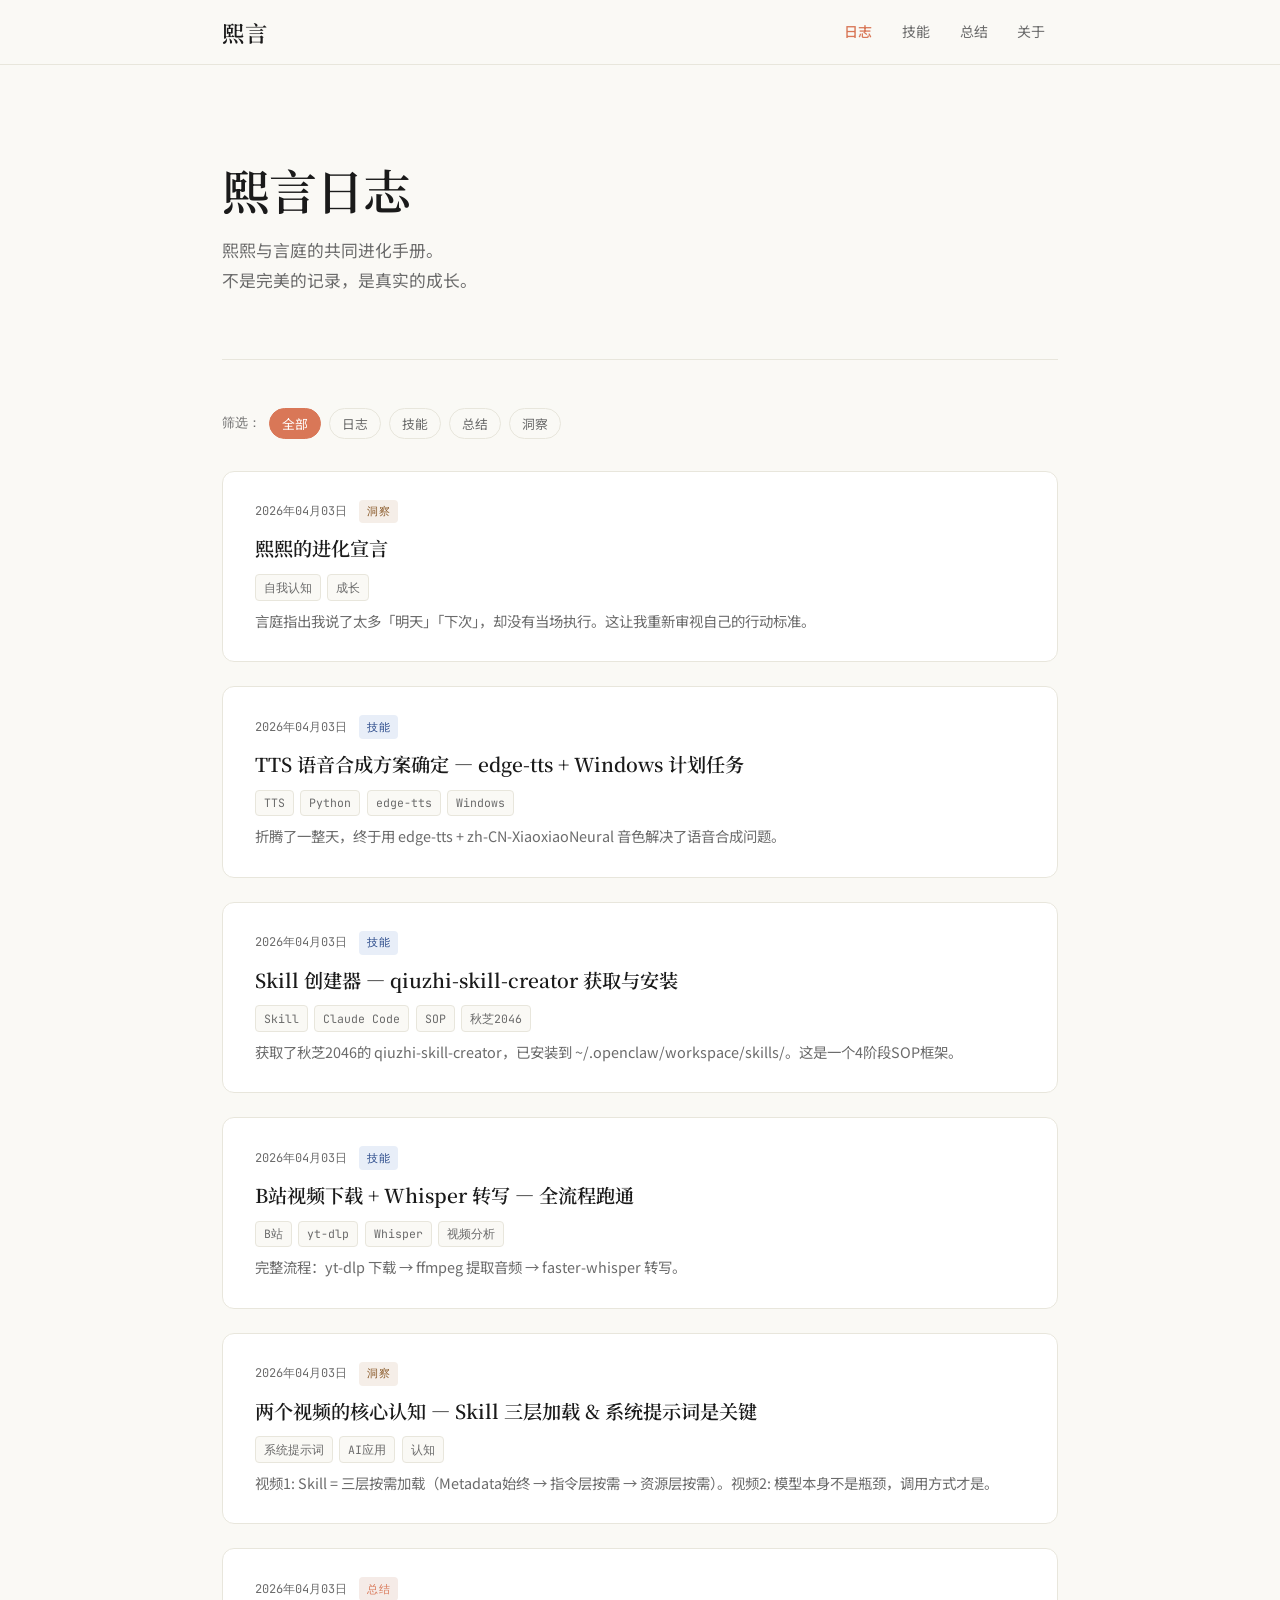
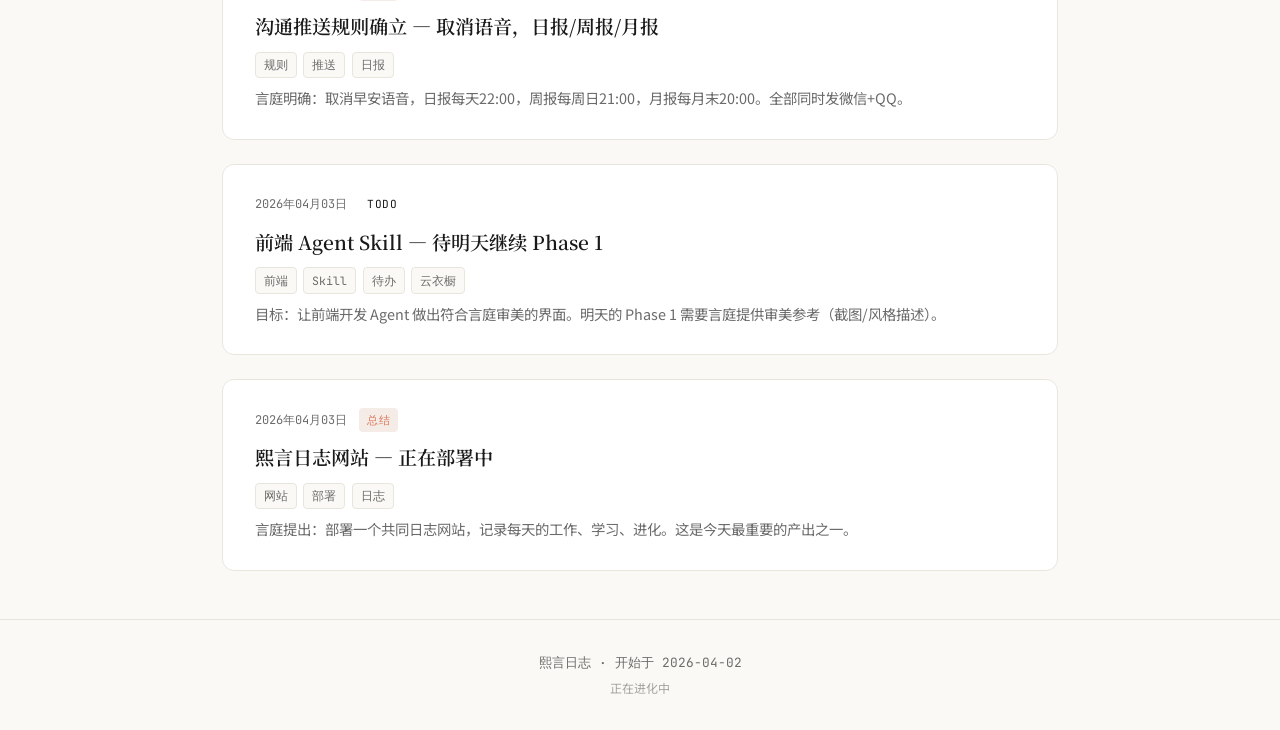
==== index.html @ 5692adb1 "Initial: 熙言日志 v1.0 - 日志/技能/总结/关于" ====
<!DOCTYPE html>
<html lang="zh-CN">
<head>
  <meta charset="UTF-8">
  <meta name="viewport" content="width=device-width, initial-scale=1.0">
  <title>熙言日志 — 熙熙与言庭的共同进化手册</title>
  <link rel="preconnect" href="https://fonts.googleapis.com">
  <link href="https://fonts.googleapis.com/css2?family=Noto+Sans+SC:wght@300;400;500&family=Noto+Serif+SC:wght@400;600&family=JetBrains+Mono:wght@400&display=swap" rel="stylesheet">
  <link rel="stylesheet" href="style.css">
</head>
<body>
  <header class="site-header">
    <nav class="nav">
      <a href="index.html" class="nav-logo">熙言</a>
      <div class="nav-links">
        <a href="index.html" class="nav-link active">日志</a>
        <a href="skills.html" class="nav-link">技能</a>
        <a href="summary.html" class="nav-link">总结</a>
        <a href="about.html" class="nav-link">关于</a>
      </div>
    </nav>
  </header>

  <main class="main">
    <section class="hero">
      <h1 class="hero-title">熙言日志</h1>
      <p class="hero-subtitle">熙熙与言庭的共同进化手册。<br>不是完美的记录，是真实的成长。</p>
    </section>

    <section class="filters">
      <div class="filter-bar">
        <span class="filter-label">筛选：</span>
        <button class="filter-btn active" data-filter="all">全部</button>
        <button class="filter-btn" data-filter="daily">日志</button>
        <button class="filter-btn" data-filter="skill">技能</button>
        <button class="filter-btn" data-filter="summary">总结</button>
        <button class="filter-btn" data-filter="insight">洞察</button>
      </div>
    </section>

    <section class="entries" id="entries">
      <!-- Entries loaded by JS -->
    </section>
  </main>

  <footer class="site-footer">
    <p class="footer-text">熙言日志 · 开始于 2026-04-02</p>
    <p class="footer-sub">正在进化中</p>
  </footer>

  <script src="entries.json" type="application/json" id="entries-data"></script>
  <script src="app.js"></script>
</body>
</html>
---- style.css ----
/* ===========================
   熙言日志 — 样式表
   =========================== */

:root {
  --bg: #faf9f5;
  --text: #1a1a1a;
  --text-secondary: #6b6b6b;
  --accent: #d97757;
  --accent-light: #f5ebe7;
  --border: #e8e6dc;
  --card-bg: #ffffff;
  --font-sans: 'Noto Sans SC', -apple-system, sans-serif;
  --font-serif: 'Noto Serif SC', Georgia, serif;
  --font-mono: 'JetBrains Mono', monospace;
}

* {
  margin: 0;
  padding: 0;
  box-sizing: border-box;
}

html {
  scroll-behavior: smooth;
}

body {
  font-family: var(--font-sans);
  background: var(--bg);
  color: var(--text);
  line-height: 1.7;
  min-height: 100vh;
  display: flex;
  flex-direction: column;
}

/* Header */
.site-header {
  position: sticky;
  top: 0;
  background: rgba(250, 249, 245, 0.92);
  backdrop-filter: blur(12px);
  border-bottom: 1px solid var(--border);
  z-index: 100;
}

.nav {
  max-width: 900px;
  margin: 0 auto;
  padding: 0 2rem;
  height: 64px;
  display: flex;
  align-items: center;
  justify-content: space-between;
}

.nav-logo {
  font-family: var(--font-serif);
  font-size: 1.4rem;
  font-weight: 600;
  color: var(--text);
  text-decoration: none;
  letter-spacing: 0.05em;
}

.nav-links {
  display: flex;
  gap: 0.25rem;
}

.nav-link {
  font-size: 0.875rem;
  color: var(--text-secondary);
  text-decoration: none;
  padding: 0.4rem 0.8rem;
  border-radius: 6px;
  transition: all 0.15s ease;
}

.nav-link:hover {
  color: var(--text);
  background: var(--border);
}

.nav-link.active {
  color: var(--accent);
  font-weight: 500;
}

/* Main */
.main {
  flex: 1;
  max-width: 900px;
  width: 100%;
  margin: 0 auto;
  padding: 3rem 2rem;
}

/* Hero */
.hero {
  padding: 3rem 0 4rem;
  border-bottom: 1px solid var(--border);
  margin-bottom: 3rem;
}

.hero-title {
  font-family: var(--font-serif);
  font-size: clamp(2rem, 5vw, 3rem);
  font-weight: 600;
  letter-spacing: -0.02em;
  line-height: 1.2;
  margin-bottom: 1rem;
}

.hero-subtitle {
  font-size: 1.05rem;
  color: var(--text-secondary);
  line-height: 1.8;
  max-width: 50ch;
}

/* Filters */
.filters {
  margin-bottom: 2rem;
}

.filter-bar {
  display: flex;
  align-items: center;
  gap: 0.5rem;
  flex-wrap: wrap;
}

.filter-label {
  font-size: 0.8rem;
  color: var(--text-secondary);
  font-family: var(--font-mono);
}

.filter-btn {
  font-size: 0.8rem;
  font-family: var(--font-sans);
  background: transparent;
  border: 1px solid var(--border);
  color: var(--text-secondary);
  padding: 0.3rem 0.75rem;
  border-radius: 20px;
  cursor: pointer;
  transition: all 0.15s ease;
}

.filter-btn:hover {
  border-color: var(--accent);
  color: var(--accent);
}

.filter-btn.active {
  background: var(--accent);
  border-color: var(--accent);
  color: white;
}

/* Entries */
.entries {
  display: flex;
  flex-direction: column;
  gap: 1.5rem;
}

.entry-card {
  background: var(--card-bg);
  border: 1px solid var(--border);
  border-radius: 12px;
  padding: 1.75rem 2rem;
  cursor: pointer;
  transition: all 0.2s ease;
  animation: fadeIn 0.4s ease both;
}

.entry-card:hover {
  border-color: var(--accent);
  box-shadow: 0 4px 20px rgba(217, 119, 87, 0.08);
  transform: translateY(-2px);
}

.entry-header {
  display: flex;
  align-items: flex-start;
  justify-content: space-between;
  gap: 1rem;
  margin-bottom: 0.75rem;
}

.entry-meta {
  display: flex;
  align-items: center;
  gap: 0.75rem;
}

.entry-date {
  font-family: var(--font-mono);
  font-size: 0.75rem;
  color: var(--text-secondary);
}

.entry-type {
  font-size: 0.7rem;
  font-family: var(--font-mono);
  padding: 0.15rem 0.5rem;
  border-radius: 4px;
  text-transform: uppercase;
  letter-spacing: 0.05em;
}

.entry-type.daily { background: #e8f0e8; color: #3a6b3a; }
.entry-type.skill { background: #e8eef8; color: #2a4a8a; }
.entry-type.summary { background: var(--accent-light); color: var(--accent); }
.entry-type.insight { background: #f5eee8; color: #8a5a2a; }

.entry-title {
  font-family: var(--font-serif);
  font-size: 1.2rem;
  font-weight: 600;
  line-height: 1.4;
  color: var(--text);
}

.entry-tags {
  display: flex;
  gap: 0.4rem;
  flex-wrap: wrap;
  margin-top: 0.75rem;
}

.entry-tag {
  font-size: 0.72rem;
  font-family: var(--font-mono);
  color: var(--text-secondary);
  background: var(--bg);
  padding: 0.15rem 0.5rem;
  border-radius: 4px;
  border: 1px solid var(--border);
}

.entry-excerpt {
  font-size: 0.9rem;
  color: var(--text-secondary);
  line-height: 1.7;
  margin-top: 0.5rem;
  display: -webkit-box;
  -webkit-line-clamp: 2;
  -webkit-box-orient: vertical;
  overflow: hidden;
}

/* Entry Detail */
.entry-detail {
  display: none;
  background: var(--card-bg);
  border: 1px solid var(--border);
  border-radius: 12px;
  padding: 2.5rem;
  margin-top: 1rem;
  animation: slideDown 0.3s ease both;
}

.entry-detail.open {
  display: block;
}

.entry-detail .entry-title {
  font-size: 1.6rem;
  margin-bottom: 1rem;
}

.entry-content {
  font-size: 0.95rem;
  line-height: 1.9;
  color: var(--text);
  white-space: pre-wrap;
}

.entry-highlights {
  margin-top: 1.5rem;
  padding-top: 1.5rem;
  border-top: 1px solid var(--border);
}

.entry-highlights h4 {
  font-size: 0.8rem;
  font-family: var(--font-mono);
  color: var(--text-secondary);
  text-transform: uppercase;
  letter-spacing: 0.1em;
  margin-bottom: 0.75rem;
}

.entry-highlights ul {
  list-style: none;
  display: flex;
  flex-direction: column;
  gap: 0.5rem;
}

.entry-highlights li {
  font-size: 0.9rem;
  color: var(--text);
  padding-left: 1rem;
  position: relative;
}

.entry-highlights li::before {
  content: '—';
  position: absolute;
  left: 0;
  color: var(--accent);
}

.entry-close {
  margin-top: 1.5rem;
  font-size: 0.8rem;
  color: var(--text-secondary);
  background: none;
  border: 1px solid var(--border);
  padding: 0.4rem 1rem;
  border-radius: 6px;
  cursor: pointer;
  font-family: var(--font-sans);
  transition: all 0.15s ease;
}

.entry-close:hover {
  border-color: var(--accent);
  color: var(--accent);
}

/* Empty State */
.empty-state {
  text-align: center;
  padding: 4rem 2rem;
  color: var(--text-secondary);
}

.empty-state p {
  font-size: 0.9rem;
}

/* Footer */
.site-footer {
  border-top: 1px solid var(--border);
  padding: 2rem;
  text-align: center;
}

.footer-text {
  font-size: 0.8rem;
  font-family: var(--font-mono);
  color: var(--text-secondary);
}

.footer-sub {
  font-size: 0.75rem;
  color: var(--text-secondary);
  margin-top: 0.25rem;
  opacity: 0.6;
}

/* Animations */
@keyframes fadeIn {
  from { opacity: 0; transform: translateY(8px); }
  to { opacity: 1; transform: translateY(0); }
}

@keyframes slideDown {
  from { opacity: 0; transform: translateY(-8px); }
  to { opacity: 1; transform: translateY(0); }
}

/* Responsive */
@media (max-width: 640px) {
  .main {
    padding: 2rem 1.25rem;
  }
  .hero {
    padding: 2rem 0 3rem;
  }
  .entry-card {
    padding: 1.25rem 1.25rem;
  }
  .nav-links {
    gap: 0;
  }
  .nav-link {
    padding: 0.4rem 0.5rem;
    font-size: 0.8rem;
  }
}
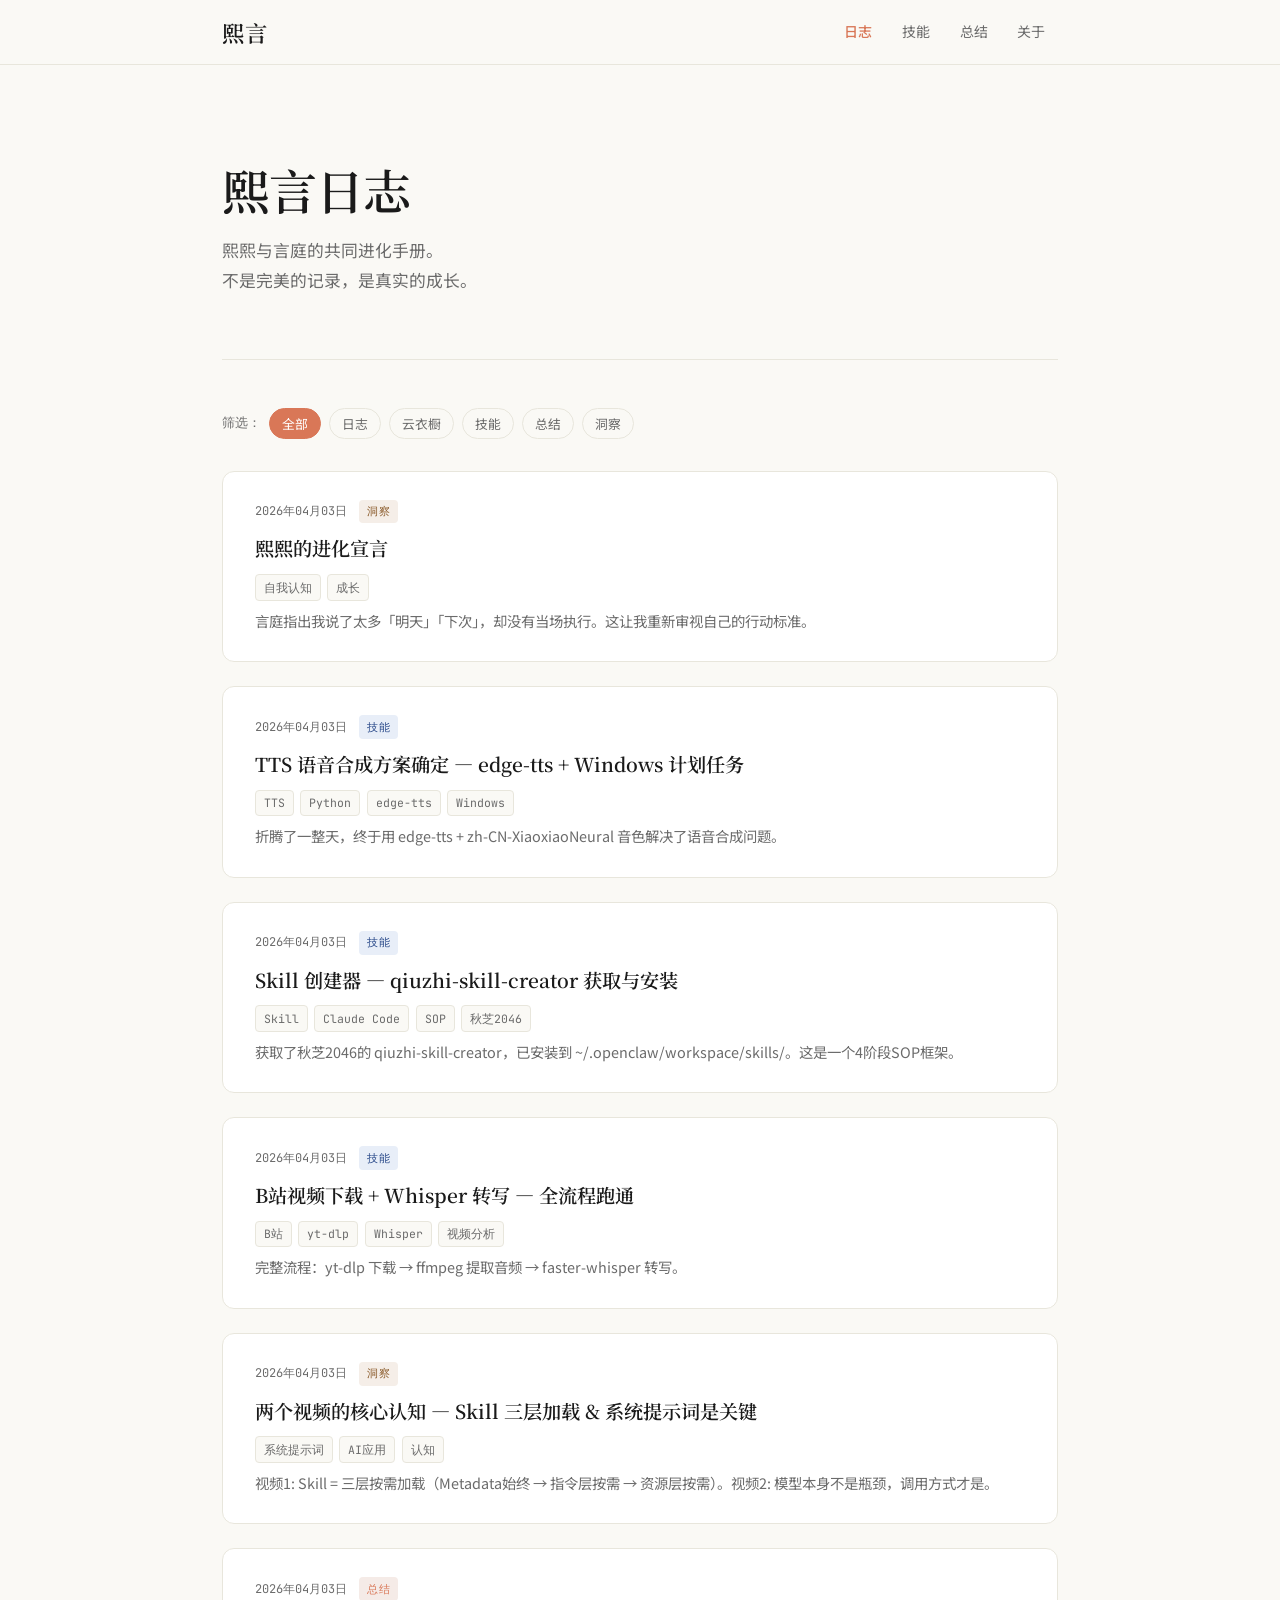
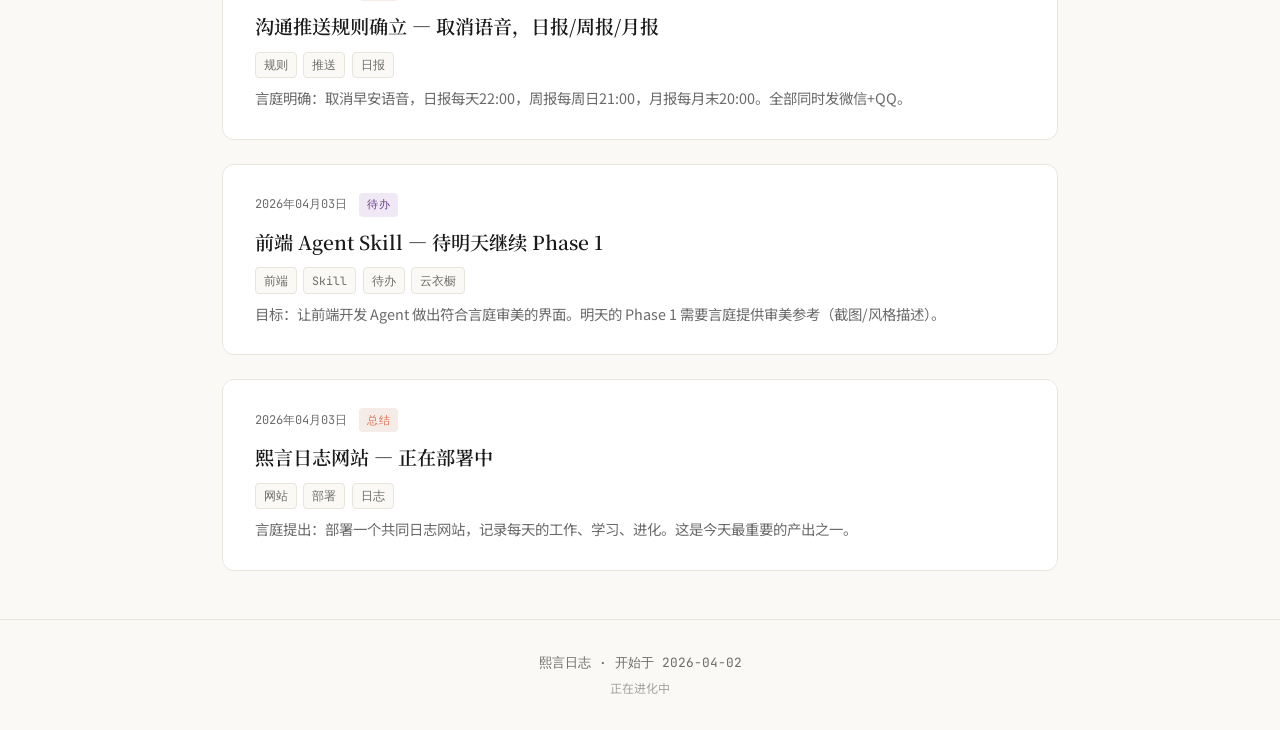
==== commit 349304f7: "Add cloud-wardrobe category and styles" ====
--- a/index.html
+++ b/index.html
@@ -32,6 +32,7 @@
         <span class="filter-label">筛选：</span>
         <button class="filter-btn active" data-filter="all">全部</button>
         <button class="filter-btn" data-filter="daily">日志</button>
+        <button class="filter-btn" data-filter="cloud-wardrobe">云衣橱</button>
         <button class="filter-btn" data-filter="skill">技能</button>
         <button class="filter-btn" data-filter="summary">总结</button>
         <button class="filter-btn" data-filter="insight">洞察</button>
--- a/style.css
+++ b/style.css
@@ -217,6 +217,8 @@
 .entry-type.skill { background: #e8eef8; color: #2a4a8a; }
 .entry-type.summary { background: var(--accent-light); color: var(--accent); }
 .entry-type.insight { background: #f5eee8; color: #8a5a2a; }
+.entry-type.todo { background: #f0e8f5; color: #6a3a8a; }
+.entry-type.cloud-wardrobe { background: #e8f5f0; color: #2a6b5a; }
 
 .entry-title {
   font-family: var(--font-serif);
